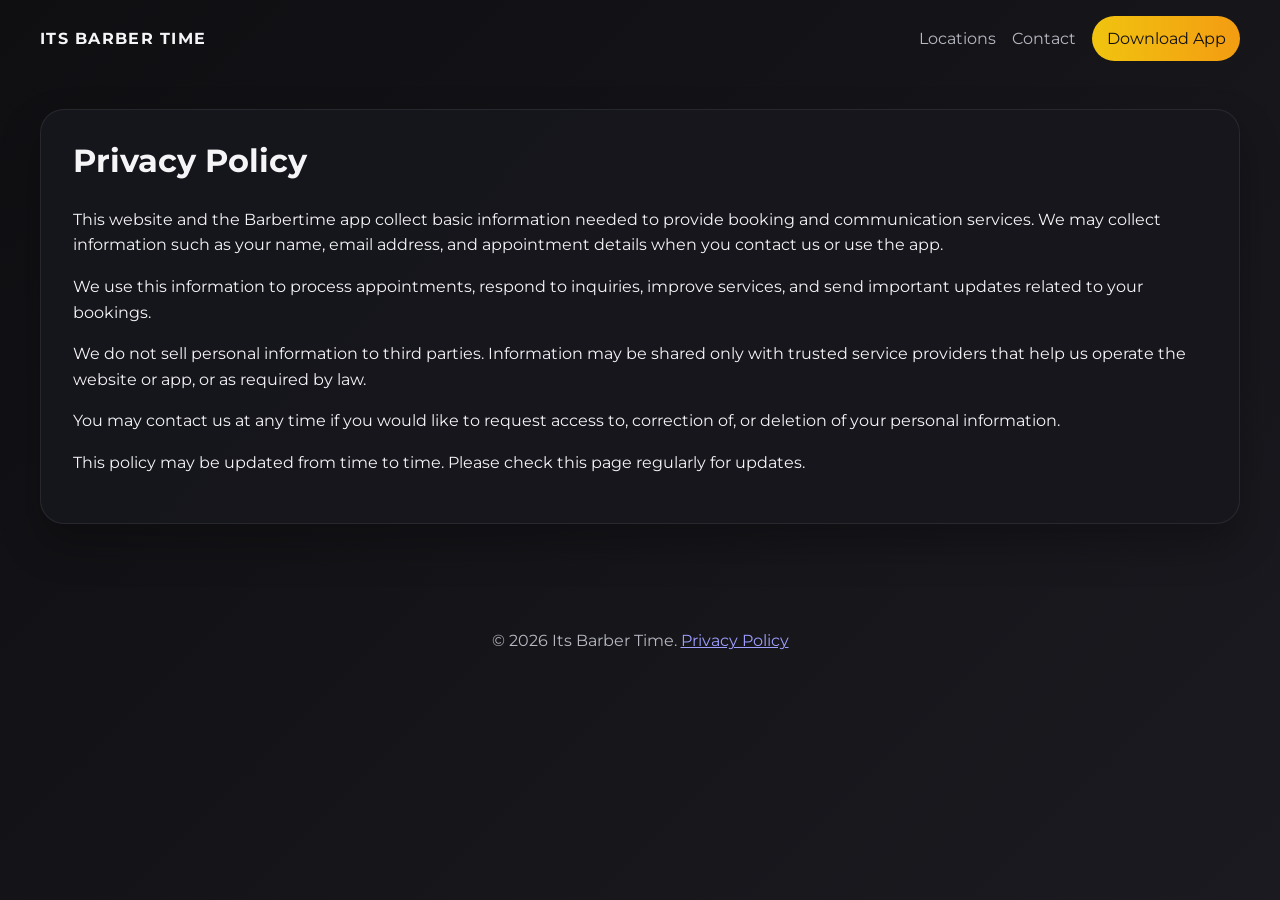
==== policy.html @ 56c91a5d "Add privacy policy page" ====
<!DOCTYPE html>
<html lang="en">
  <head>
    <meta charset="UTF-8" />
    <meta name="viewport" content="width=device-width, initial-scale=1.0" />
    <title>Privacy Policy | Its Barber Time</title>
    <link rel="preconnect" href="https://fonts.googleapis.com" />
    <link rel="preconnect" href="https://fonts.gstatic.com" crossorigin />
    <link
      href="https://fonts.googleapis.com/css2?family=Montserrat:wght@500;700&display=swap"
      rel="stylesheet"
    />
    <link rel="stylesheet" href="styles.css" />
  </head>
  <body>
    <header class="topbar">
      <a class="brand" href="index.html">Its Barber Time</a>
      <nav class="nav-links">
        <a href="index.html#locations">Locations</a>
        <a href="index.html#contact">Contact</a>
        <a class="nav-cta" href="https://apps.apple.com/us/app/its-barber-time/id6502960951" target="_blank" rel="noreferrer">Download App</a>
      </nav>
    </header>

    <main>
      <section>
        <h1>Privacy Policy</h1>
        <p>
          This website and the Barbertime app collect basic information needed to provide
          booking and communication services. We may collect information such as your name,
          email address, and appointment details when you contact us or use the app.
        </p>

        <p>
          We use this information to process appointments, respond to inquiries, improve
          services, and send important updates related to your bookings.
        </p>

        <p>
          We do not sell personal information to third parties. Information may be shared only
          with trusted service providers that help us operate the website or app, or as required
          by law.
        </p>

        <p>
          You may contact us at any time if you would like to request access to, correction of,
          or deletion of your personal information.
        </p>

        <p>
          This policy may be updated from time to time. Please check this page regularly for updates.
        </p>
      </section>
    </main>

    <footer class="footer">
      <p>© 2026 Its Barber Time. <a href="policy.html">Privacy Policy</a></p>
    </footer>
  </body>
</html>
---- styles.css ----
:root {
  color-scheme: dark;
  --bg: #0f0f12;
  --panel: #17171d;
  --text: #f5f5f7;
  --muted: #b8b8c3;
  --accent: #f1c40f;
  --accent-2: #f39c12;
}

* {
  box-sizing: border-box;
}

body {
  margin: 0;
  font-family: 'Montserrat', sans-serif;
  background: linear-gradient(135deg, var(--bg), #1a1a20);
  color: var(--text);
  line-height: 1.6;
  min-height: 100vh;
}

.topbar {
  display: flex;
  justify-content: space-between;
  align-items: center;
  width: min(1200px, calc(100% - 2rem));
  margin: 0 auto;
  padding: 1rem 0;
}

.brand {
  color: var(--text);
  text-decoration: none;
  font-weight: 700;
  letter-spacing: 0.08em;
  text-transform: uppercase;
}

.nav-links {
  display: flex;
  gap: 1rem;
  align-items: center;
}

.nav-links a {
  color: var(--muted);
  text-decoration: none;
  transition: color 180ms ease;
}

.nav-links a:hover {
  color: var(--text);
}

.nav-cta {
  color: #111 !important;
  background: linear-gradient(90deg, var(--accent), var(--accent-2));
  padding: 0.6rem 0.9rem;
  border-radius: 999px;
}

img {
  max-width: 100%;
  display: block;
}

main {
  width: min(1200px, calc(100% - 2rem));
  margin: 0 auto;
  padding: 2rem 0 4rem;
}

section {
  background: rgba(23, 23, 29, 0.95);
  border: 1px solid rgba(255,255,255,0.08);
  border-radius: 24px;
  padding: 2rem;
  margin-bottom: 1.5rem;
  box-shadow: 0 20px 40px rgba(0,0,0,0.25);
  animation: fadeUp 700ms ease both;
}

@keyframes fadeUp {
  from {
    opacity: 0;
    transform: translateY(12px);
  }
  to {
    opacity: 1;
    transform: translateY(0);
  }
}

.hero {
  display: grid;
  grid-template-columns: 1.1fr 0.9fr;
  gap: 2rem;
  align-items: center;
}

.logo {
  width: 220px;
  margin-bottom: 1rem;
}

h1, h2, h3 {
  margin-top: 0;
}

h1 {
  font-size: clamp(1.8rem, 2.5vw, 2.8rem);
  line-height: 1.2;
}

.highlight {
  color: var(--accent);
  font-weight: 700;
}

.stats {
  margin: 1.2rem 0;
}

.stat-card {
  display: inline-block;
  padding: 1rem 1.2rem;
  background: rgba(241, 196, 15, 0.12);
  border: 1px solid rgba(241, 196, 15, 0.3);
  border-radius: 14px;
}

.stat-card strong {
  display: block;
  font-size: 1.5rem;
  color: var(--accent);
}

.buttons {
  display: flex;
  flex-wrap: wrap;
  gap: 1rem;
  margin-top: 1.2rem;
}

.button {
  display: inline-block;
  padding: 0.9rem 1.2rem;
  border-radius: 999px;
  text-decoration: none;
  color: #111;
  background: linear-gradient(90deg, var(--accent), var(--accent-2));
  font-weight: 700;
}

.button.secondary {
  background: transparent;
  color: var(--text);
  border: 1px solid rgba(255,255,255,0.2);
}

.gallery {
  display: grid;
  gap: 1rem;
}

.gallery img {
  border-radius: 16px;
  height: 180px;
  width: 100%;
  object-fit: cover;
}

.location-grid {
  display: grid;
  grid-template-columns: repeat(2, minmax(0, 1fr));
  gap: 1.5rem;
}

iframe {
  width: 100%;
  border: 0;
  border-radius: 14px;
  min-height: 280px;
}

form {
  display: grid;
  gap: 1rem;
  max-width: 640px;
}

input,
textarea,
button {
  font: inherit;
  padding: 0.9rem 1rem;
  border-radius: 12px;
  border: 1px solid rgba(255,255,255,0.12);
  background: #111217;
  color: var(--text);
}

button {
  cursor: pointer;
  background: linear-gradient(90deg, var(--accent), var(--accent-2));
  color: #111;
  font-weight: 700;
  transition: transform 180ms ease, box-shadow 180ms ease;
}

button:hover,
.button:hover {
  transform: translateY(-2px);
  box-shadow: 0 8px 20px rgba(241, 196, 15, 0.22);
}

.footer {
  text-align: center;
  padding: 0 1rem 2rem;
  color: var(--muted);
}

@media (max-width: 800px) {
  .hero,
  .location-grid {
    grid-template-columns: 1fr;
  }

  section {
    padding: 1.25rem;
  }

  .topbar {
    flex-direction: column;
    gap: 0.75rem;
  }

  .nav-links {
    flex-wrap: wrap;
    justify-content: center;
  }
}
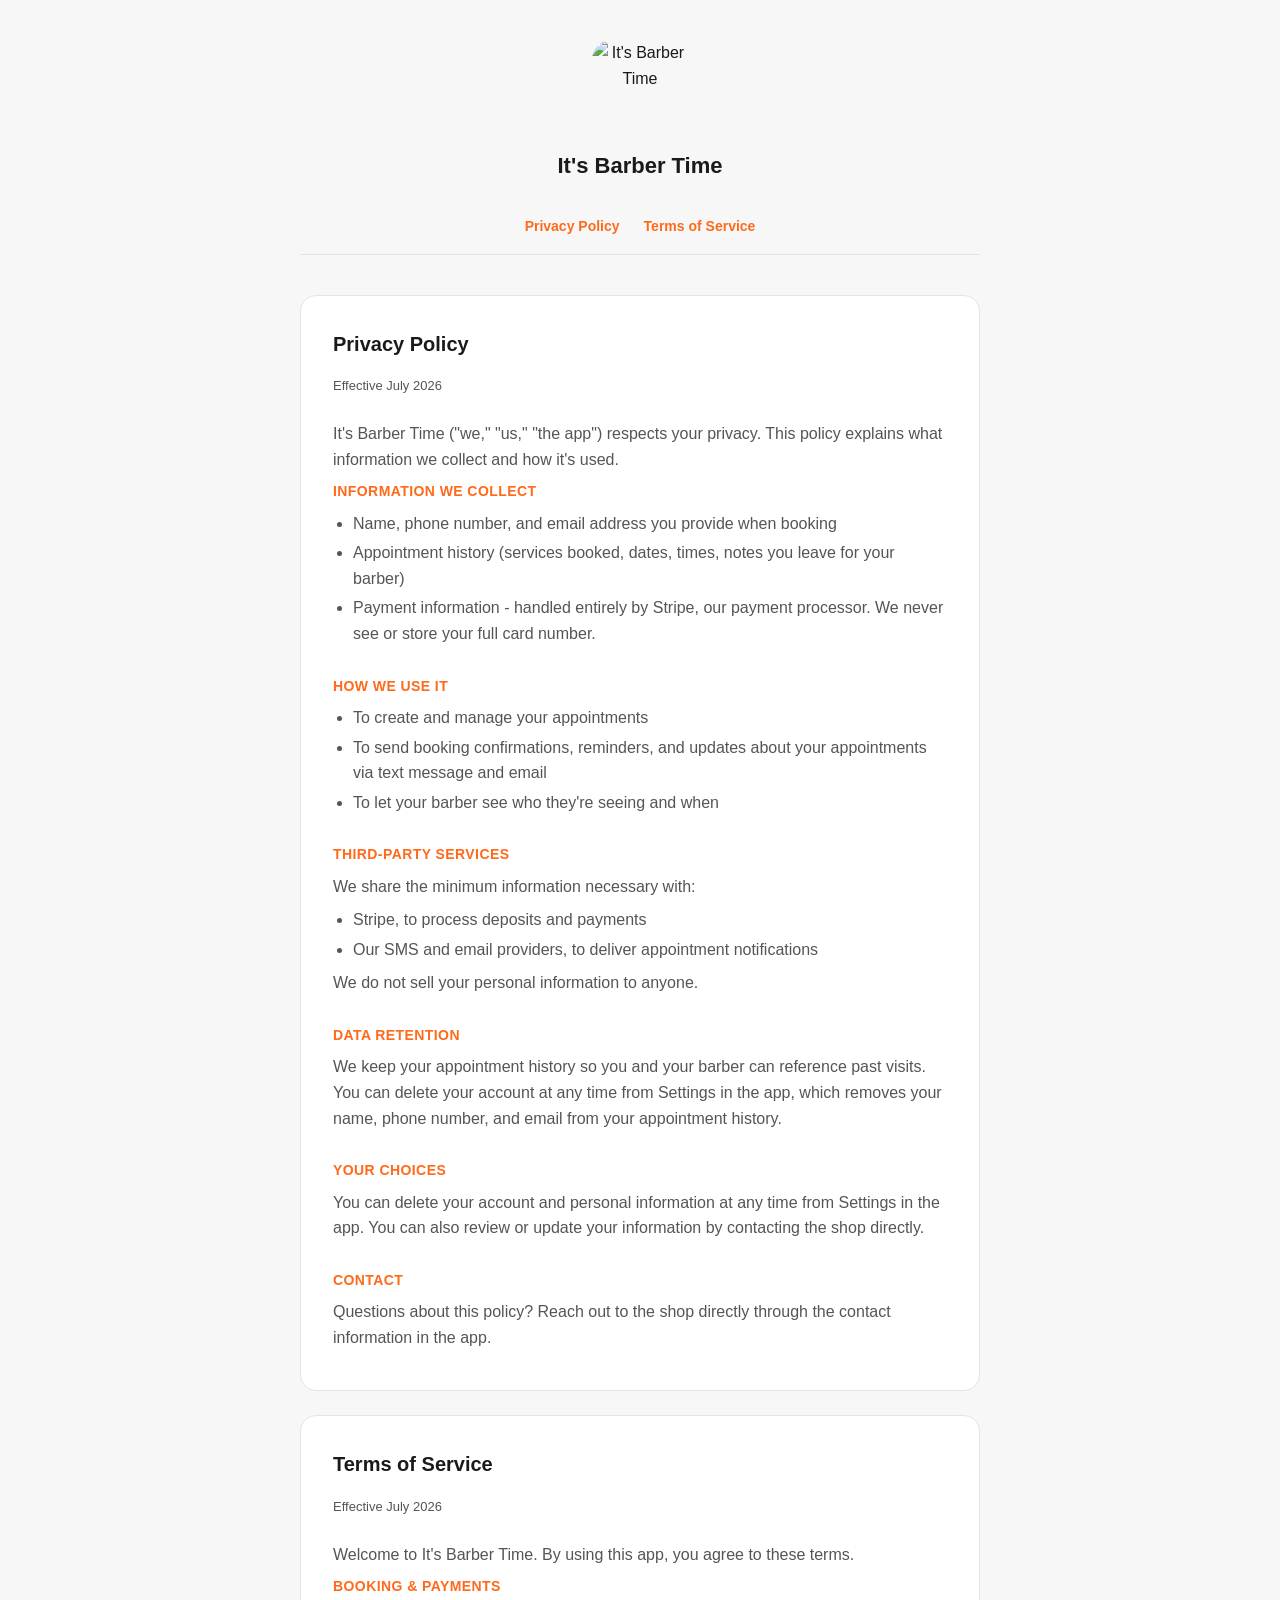
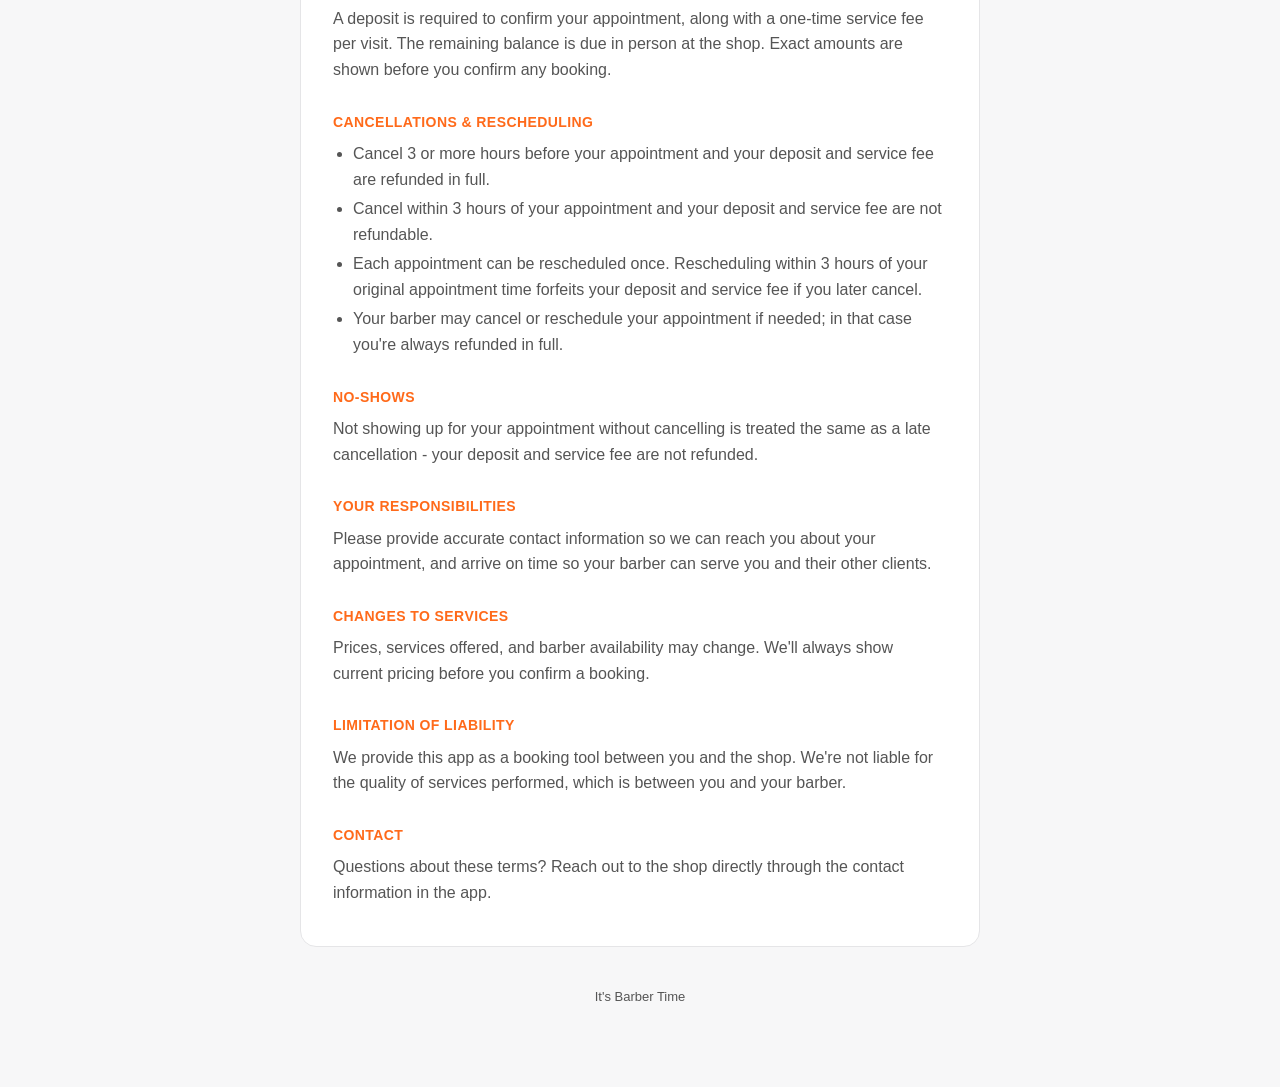
==== commit 4801be8e: "Rename privacy-and-terms.html to policy.html" ====
--- a/policy.html
+++ b/policy.html
@@ -1,60 +1,183 @@
 <!DOCTYPE html>
 <html lang="en">
-  <head>
-    <meta charset="UTF-8" />
-    <meta name="viewport" content="width=device-width, initial-scale=1.0" />
-    <title>Privacy Policy | Its Barber Time</title>
-    <link rel="preconnect" href="https://fonts.googleapis.com" />
-    <link rel="preconnect" href="https://fonts.gstatic.com" crossorigin />
-    <link
-      href="https://fonts.googleapis.com/css2?family=Montserrat:wght@500;700&display=swap"
-      rel="stylesheet"
-    />
-    <link rel="stylesheet" href="styles.css" />
-  </head>
-  <body>
-    <header class="topbar">
-      <a class="brand" href="index.html">Its Barber Time</a>
-      <nav class="nav-links">
-        <a href="index.html#locations">Locations</a>
-        <a href="index.html#contact">Contact</a>
-        <a class="nav-cta" href="https://apps.apple.com/us/app/its-barber-time/id6502960951" target="_blank" rel="noreferrer">Download App</a>
-      </nav>
+<head>
+<meta charset="UTF-8">
+<meta name="viewport" content="width=device-width, initial-scale=1.0">
+<title>It's Barber Time - Privacy Policy & Terms of Service</title>
+<style>
+  :root {
+    --orange: #FF6A1A;
+    --text: #1a1a1a;
+    --text-secondary: #555;
+    --bg: #ffffff;
+    --bg-alt: #f7f7f8;
+    --border: #e5e5e7;
+  }
+  * { box-sizing: border-box; }
+  body {
+    margin: 0;
+    font-family: -apple-system, BlinkMacSystemFont, "Segoe UI", Helvetica, Arial, sans-serif;
+    background: var(--bg-alt);
+    color: var(--text);
+    line-height: 1.6;
+  }
+  .wrap {
+    max-width: 720px;
+    margin: 0 auto;
+    padding: 40px 20px 80px;
+  }
+  header {
+    text-align: center;
+    margin-bottom: 32px;
+  }
+  header img {
+    width: 96px;
+    height: 96px;
+    border-radius: 20px;
+    display: block;
+    margin: 0 auto 12px;
+  }
+  header h1 {
+    font-size: 22px;
+    margin: 0;
+  }
+  nav {
+    display: flex;
+    justify-content: center;
+    gap: 24px;
+    margin: 20px 0 40px;
+    border-bottom: 1px solid var(--border);
+    padding-bottom: 16px;
+  }
+  nav a {
+    color: var(--orange);
+    font-weight: 600;
+    text-decoration: none;
+    font-size: 14px;
+  }
+  nav a:hover { text-decoration: underline; }
+  .card {
+    background: var(--bg);
+    border: 1px solid var(--border);
+    border-radius: 16px;
+    padding: 32px;
+    margin-bottom: 24px;
+  }
+  .card h2 {
+    font-size: 20px;
+    margin-top: 0;
+    color: var(--text);
+  }
+  .effective-date {
+    color: var(--text-secondary);
+    font-size: 13px;
+    margin-bottom: 24px;
+  }
+  h3 {
+    font-size: 14px;
+    text-transform: uppercase;
+    letter-spacing: 0.03em;
+    color: var(--orange);
+    margin: 28px 0 8px;
+  }
+  h3:first-of-type { margin-top: 0; }
+  p { color: var(--text-secondary); margin: 8px 0; }
+  ul { color: var(--text-secondary); padding-left: 20px; margin: 8px 0; }
+  li { margin: 4px 0; }
+  footer {
+    text-align: center;
+    color: var(--text-secondary);
+    font-size: 13px;
+    margin-top: 40px;
+  }
+</style>
+</head>
+<body>
+  <div class="wrap">
+    <header>
+      <img src="https://xxoejdpangenfnpzxvtl.supabase.co/storage/v1/object/public/barber-photos/logo.png" alt="It's Barber Time">
+      <h1>It's Barber Time</h1>
     </header>
 
-    <main>
-      <section>
-        <h1>Privacy Policy</h1>
-        <p>
-          This website and the Barbertime app collect basic information needed to provide
-          booking and communication services. We may collect information such as your name,
-          email address, and appointment details when you contact us or use the app.
-        </p>
+    <nav>
+      <a href="#privacy">Privacy Policy</a>
+      <a href="#terms">Terms of Service</a>
+    </nav>
 
-        <p>
-          We use this information to process appointments, respond to inquiries, improve
-          services, and send important updates related to your bookings.
-        </p>
+    <section class="card" id="privacy">
+      <h2>Privacy Policy</h2>
+      <p class="effective-date">Effective July 2026</p>
 
-        <p>
-          We do not sell personal information to third parties. Information may be shared only
-          with trusted service providers that help us operate the website or app, or as required
-          by law.
-        </p>
+      <p>It's Barber Time ("we," "us," "the app") respects your privacy. This policy explains what information we collect and how it's used.</p>
 
-        <p>
-          You may contact us at any time if you would like to request access to, correction of,
-          or deletion of your personal information.
-        </p>
+      <h3>Information We Collect</h3>
+      <ul>
+        <li>Name, phone number, and email address you provide when booking</li>
+        <li>Appointment history (services booked, dates, times, notes you leave for your barber)</li>
+        <li>Payment information - handled entirely by Stripe, our payment processor. We never see or store your full card number.</li>
+      </ul>
 
-        <p>
-          This policy may be updated from time to time. Please check this page regularly for updates.
-        </p>
-      </section>
-    </main>
+      <h3>How We Use It</h3>
+      <ul>
+        <li>To create and manage your appointments</li>
+        <li>To send booking confirmations, reminders, and updates about your appointments via text message and email</li>
+        <li>To let your barber see who they're seeing and when</li>
+      </ul>
 
-    <footer class="footer">
-      <p>© 2026 Its Barber Time. <a href="policy.html">Privacy Policy</a></p>
+      <h3>Third-Party Services</h3>
+      <p>We share the minimum information necessary with:</p>
+      <ul>
+        <li>Stripe, to process deposits and payments</li>
+        <li>Our SMS and email providers, to deliver appointment notifications</li>
+      </ul>
+      <p>We do not sell your personal information to anyone.</p>
+
+      <h3>Data Retention</h3>
+      <p>We keep your appointment history so you and your barber can reference past visits. You can delete your account at any time from Settings in the app, which removes your name, phone number, and email from your appointment history.</p>
+
+      <h3>Your Choices</h3>
+      <p>You can delete your account and personal information at any time from Settings in the app. You can also review or update your information by contacting the shop directly.</p>
+
+      <h3>Contact</h3>
+      <p>Questions about this policy? Reach out to the shop directly through the contact information in the app.</p>
+    </section>
+
+    <section class="card" id="terms">
+      <h2>Terms of Service</h2>
+      <p class="effective-date">Effective July 2026</p>
+
+      <p>Welcome to It's Barber Time. By using this app, you agree to these terms.</p>
+
+      <h3>Booking & Payments</h3>
+      <p>A deposit is required to confirm your appointment, along with a one-time service fee per visit. The remaining balance is due in person at the shop. Exact amounts are shown before you confirm any booking.</p>
+
+      <h3>Cancellations & Rescheduling</h3>
+      <ul>
+        <li>Cancel 3 or more hours before your appointment and your deposit and service fee are refunded in full.</li>
+        <li>Cancel within 3 hours of your appointment and your deposit and service fee are not refundable.</li>
+        <li>Each appointment can be rescheduled once. Rescheduling within 3 hours of your original appointment time forfeits your deposit and service fee if you later cancel.</li>
+        <li>Your barber may cancel or reschedule your appointment if needed; in that case you're always refunded in full.</li>
+      </ul>
+
+      <h3>No-Shows</h3>
+      <p>Not showing up for your appointment without cancelling is treated the same as a late cancellation - your deposit and service fee are not refunded.</p>
+
+      <h3>Your Responsibilities</h3>
+      <p>Please provide accurate contact information so we can reach you about your appointment, and arrive on time so your barber can serve you and their other clients.</p>
+
+      <h3>Changes to Services</h3>
+      <p>Prices, services offered, and barber availability may change. We'll always show current pricing before you confirm a booking.</p>
+
+      <h3>Limitation of Liability</h3>
+      <p>We provide this app as a booking tool between you and the shop. We're not liable for the quality of services performed, which is between you and your barber.</p>
+
+      <h3>Contact</h3>
+      <p>Questions about these terms? Reach out to the shop directly through the contact information in the app.</p>
+    </section>
+
+    <footer>
+      It's Barber Time
     </footer>
-  </body>
+  </div>
+</body>
 </html>
